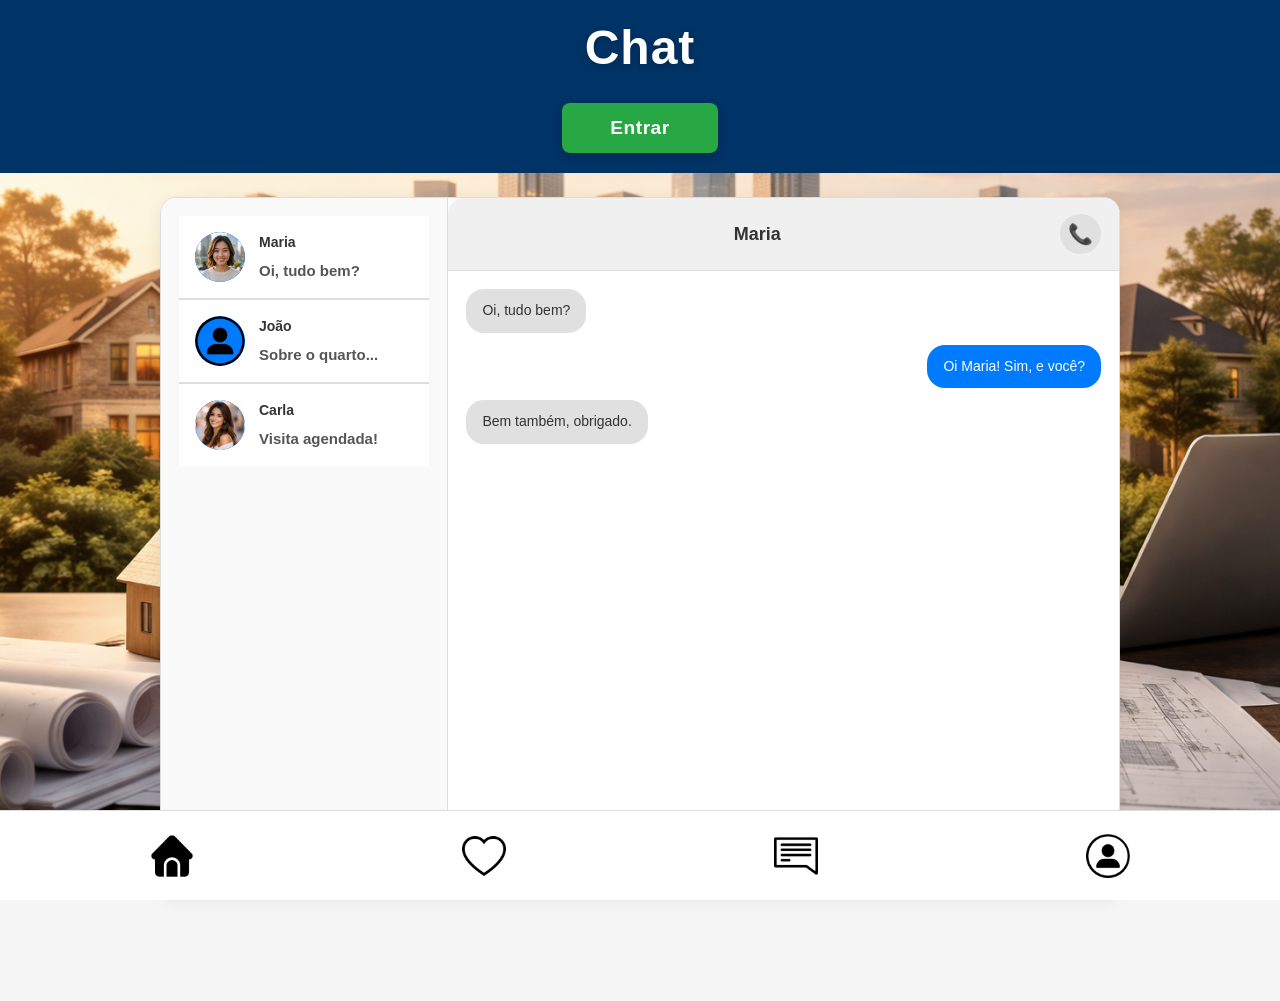
==== chat.html @ d37c89a7 "Github_pages" ====
﻿<!DOCTYPE html>
<html lang="pt-BR">

<head>
    <meta charset="UTF-8">
    <meta name="viewport" content="width=device-width, initial-scale=1.0">
    <title>ImóveisCo - Chat</title>
    <link rel="stylesheet" href="css/styles.css">
</head>

<body>

    <header>
        <h1>Chat</h1>
        <a href="#login" class="button secondary">Entrar</a>
    </header>

    <nav class="top-nav">
        <a href="teste1.html">Home</a>
        <a href="favorites.html">Favoritos</a>
        <a href="chat.html">Chat</a>
        <a href="profile.html">Perfil</a>
    </nav>

    <main>
        <section class="chat-layout">
            <h2 class="sr-only">Conversas</h2>

            <input type="radio" id="conv-none" name="conversation" hidden>
            <input type="radio" id="conv-maria" name="conversation" checked hidden>
            <input type="radio" id="conv-joao" name="conversation" hidden>
            <input type="radio" id="conv-carla" name="conversation" hidden>

            <nav class="chat-list" aria-label="Lista de conversas">
                <label for="conv-maria" class="chat-item">
                    <span class="chat-avatar">
                        <img src="imagens/maria.png" alt="Maria">
                    </span>
                    <span class="chat-meta">
                        <span class="chat-name">Maria</span>
                        <span class="chat-preview">Oi, tudo bem?</span>
                    </span>
                </label>

                <label for="conv-joao" class="chat-item">
                    <span class="chat-avatar">
                        <img src="imagens/user.png" alt="João">
                    </span>
                    <span class="chat-meta">
                        <span class="chat-name">João</span>
                        <span class="chat-preview">Sobre o quarto...</span>
                    </span>
                </label>

                <label for="conv-carla" class="chat-item">
                    <span class="chat-avatar">
                        <img src="imagens/camila.png" alt="Carla">
                    </span>
                    <span class="chat-meta">
                        <span class="chat-name">Carla</span>
                        <span class="chat-preview">Visita agendada!</span>
                    </span>
                </label>
            </nav>

            <section class="chat-content">
                <h2 class="sr-only">Área de mensagens</h2>

                <article class="conversation conversation-maria">
                    <header class="chat-header">
                        <h2>Maria</h2>
                        <label for="call-maria" class="call-icon">📞</label>
                    </header>

                    <input type="checkbox" id="call-maria" class="call-checkbox">
                    <div class="call-screen">
                        <article class="call-card">
                            <div class="call-avatar">
                                <img src="imagens/maria.png" alt="Maria">
                            </div>
                            <h3>Maria</h3>
                            <p class="call-status">Chamando...</p>
                            <div class="call-actions">
                                <label for="call-maria" class="button" style="background: #dc3545;">Desligar</label>
                            </div>
                        </article>
                    </div>

                    <div class="messages">
                        <p class="message left">Oi, tudo bem?</p>
                        <p class="message right">Oi Maria! Sim, e você?</p>
                        <p class="message left">Bem também, obrigado.</p>
                    </div>

                    <form action="#" method="post" class="message-form">
                        <input type="text" name="msg" placeholder="Digite sua mensagem..." required>
                        <button type="submit">Enviar</button>
                    </form>
                </article>

                <article class="conversation conversation-joao">
                    <header class="chat-header">
                        <h2>João</h2>
                        <label for="call-joao" class="call-icon">📞</label>
                    </header>

                    <input type="checkbox" id="call-joao" class="call-checkbox">
                    <div class="call-screen">
                        <article class="call-card">
                            <div class="call-avatar">
                                <img src="imagens/user.png" alt="João">
                            </div>
                            <h3>João</h3>
                            <p class="call-status">Chamando...</p>
                            <div class="call-actions">
                                <label for="call-joao" class="button" style="background: #dc3545;">Desligar</label>
                            </div>
                        </article>
                    </div>

                    <div class="messages">
                        <p class="message left">Sobre o quarto...</p>
                        <p class="message right">Qual quarto?</p>
                        <p class="message left">O Quarto 1, está disponível?</p>
                    </div>

                    <form action="#" method="post" class="message-form">
                        <input type="text" name="msg" placeholder="Digite sua mensagem..." required>
                        <button type="submit">Enviar</button>
                    </form>
                </article>

                <article class="conversation conversation-carla">
                    <header class="chat-header">
                        <h2>Carla</h2>
                        <label for="call-carla" class="call-icon">📞</label>
                    </header>

                    <input type="checkbox" id="call-carla" class="call-checkbox">
                    <div class="call-screen">
                        <article class="call-card">
                            <div class="call-avatar">
                                <img src="imagens/camila.png" alt="Carla">
                            </div>
                            <h3>Carla</h3>
                            <p class="call-status">Chamando...</p>
                            <div class="call-actions">
                                <label for="call-carla" class="button" style="background: #dc3545;">Desligar</label>
                            </div>
                        </article>
                    </div>

                    <div class="messages">
                        <p class="message left">Visita agendada!</p>
                        <p class="message right">Perfeito, até amanhã.</p>
                    </div>

                    <form action="#" method="post" class="message-form">
                        <input type="text" name="msg" placeholder="Digite sua mensagem..." required>
                        <button type="submit">Enviar</button>
                    </form>
                </article>

            </section>
        </section>
    </main>

    <nav id="bottom-nav" aria-label="Navegação inferior">
        <ul>
            <li>
                <a href="teste1.html">
                    <img src="imagens/home.png" alt="Home">
                </a>
            </li>
            <li>
                <a href="favorites.html">
                    <img src="imagens/like.png" alt="Favoritos">
                </a>
            </li>
            <li>
                <a href="chat.html">
                    <img src="imagens/messagens.png" alt="Chat">
                </a>
            </li>
            <li>
                <a href="profile.html">
                    <img src="imagens/user.png" alt="Perfil">
                </a>
            </li>
        </ul>
    </nav>

    <section id="login" class="modal">
        <h2 class="sr-only">Login</h2>
        <section class="modal-content">
            <a href="#" class="close">&times;</a>
            <h2>Login</h2>
            <form>
                <label>
                    Email
                    <input type="email" required>
                </label>
                <label>
                    Senha
                    <input type="password" required>
                </label>
                <button type="submit" class="button">Entrar</button>
            </form>
            <p>
                <a href="#register" class="button secondary">Cadastrar</a>
            </p>
        </section>
    </section>

    <section id="register" class="modal">
        <h2 class="sr-only">Cadastro</h2>
        <section class="modal-content">
            <a href="#" class="close">&times;</a>
            <h2>Cadastro</h2>
            <form>
                <label>
                    Nome
                    <input type="text" required>
                </label>
                <label>
                    Email
                    <input type="email" required>
                </label>
                <label>
                    Senha
                    <input type="password" required>
                </label>
                <label>
                    Confirmar Senha
                    <input type="password" required>
                </label>
                <button type="submit" class="button">Cadastrar</button>
            </form>
        </section>
    </section>
    
    <script src="js/script.js"></script>
</body>

</html>
---- css/styles.css ----
* {
    margin: 0;
    padding: 0;
    box-sizing: border-box;
}

body {
    font-family: 'Segoe UI', Tahoma, Geneva, Verdana, sans-serif;
    background-color: #f5f5f5;
    background-image: url('../imagens/fundo.png');
    background-size: cover;
    background-attachment: fixed;
    background-position: center;
    color: #333;
    min-height: 100vh;
    padding-bottom: 80px;
}

header {
    background-color: #003366;
    padding: 20px;
    color: white;
    text-align: center;
}

header a {
    color: white;
    text-decoration: none;
    font-weight: bold;
}

.top-nav {
    background: white;
    display: flex;
    justify-content: center;
    gap: 24px;
    padding: 16px 0;
    border-bottom: 1px solid #ddd;
}

.top-nav ul {
    display: flex;
    gap: 24px;
    list-style: none;
    margin: 0;
    padding: 0;
}

.top-nav a {
    color: #003366;
    text-decoration: none;
    font-weight: bold;
}

main {
    max-width: 1200px;
    margin: 24px auto;
    padding: 0 20px;
}

.toolbar {
    display: flex;
    flex-wrap: wrap;
    justify-content: space-between;
    gap: 16px;
    margin-bottom: 24px;
}

fieldset {
    border: 1px solid #ddd;
    border-radius: 8px;
    padding: 16px;
    background: rgba(255,255,255,0.9);
}

legend {
    font-weight: bold;
    color: #003366;
    margin-bottom: 12px;
    display: block;
}

label {
    font-weight: bold;
    color: #003366;
    font-size: 14px;
}

input[type="text"],
input[type="email"],
input[type="password"],
input[type="number"],
select,
textarea,
input[type="range"] {
    width: 100%;
    padding: 10px;
    margin-top: 8px;
    border: 1px solid #ddd;
    border-radius: 6px;
    font-size: 14px;
}

textarea {
    min-height: 100px;
    resize: vertical;
}

.button {
    display: inline-flex;
    align-items: center;
    justify-content: center;
    text-decoration: none;
    margin-top: 16px;
    padding: 12px 18px;
    background-color: #003366;
    color: white;
    border-radius: 8px;
    font-weight: bold;
}

.button:hover {
    background-color: #002244;
}

.button.secondary {
    background-color: #28a745;
}

.button.secondary:hover {
    background-color: #1e7f34;
}

.tabs {
    background: rgba(255,255,255,0.95);
    border-radius: 24px;
    padding: 24px;
    box-shadow: 0 12px 28px rgba(0,0,0,0.08);
    margin-bottom: 24px;
}

.tab-buttons {
    display: flex;
    flex-wrap: wrap;
    justify-content: center;
    gap: 12px;
    margin-bottom: 24px;
}

.tab-label {
    padding: 12px 20px;
    border-radius: 999px;
    background: #eef4fb;
    color: #003366;
    font-weight: 700;
    cursor: pointer;
    transition: background-color 0.2s ease, color 0.2s ease;
    border: 1px solid transparent;
}

#tab-moradias:checked ~ .tab-buttons label[for="tab-moradias"],
#tab-matches:checked ~ .tab-buttons label[for="tab-matches"] {
    background: #003366;
    color: white;
    border-color: #002244;
}

.tab-content {
    display: none;
}

#tab-moradias:checked ~ .tab-moradias,
#tab-matches:checked ~ .tab-matches {
    display: grid;
    gap: 22px;
}

.tab-moradias {
    grid-template-columns: repeat(auto-fit, minmax(280px, 1fr));
}

.tab-matches {
    grid-template-columns: repeat(auto-fit, minmax(240px, 1fr));
}

.section-title {
    border-bottom: 1px solid #ddd;
    padding-bottom: 18px;
    margin-bottom: 18px;
}

.section-title h2 {
    color: #003366;
    font-size: 28px;
    margin-bottom: 8px;
}

.section-title p {
    color: #555;
    font-size: 15px;
    line-height: 1.6;
}

.resident-card {
    background: #ffffff;
    border: 1px solid #e0e7ef;
    border-radius: 18px;
    padding: 24px;
    box-shadow: 0 8px 20px rgba(0,0,0,0.04);
}

.resident-card p {
    color: #555;
    font-size: 15px;
    margin: 12px 0 18px;
}

.matches-grid {
    display: grid;
    gap: 22px;
    grid-template-columns: repeat(auto-fit, minmax(240px, 1fr));
}

.empty-state {
    color: #555;
    font-size: 15px;
    padding: 20px;
    background: #f0f4fb;
    border: 1px dashed #ccd9e9;
    border-radius: 16px;
}

.resident-name {
    display: block;
    font-size: 18px;
    margin-bottom: 8px;
}

.tab-content article h2 {
    margin-top: 16px;
}

.tab-content article p {
    padding: 0 20px 20px;
}

#bottom-nav {
    position: fixed;
    left: 0;
    right: 0;
    bottom: 0;
    background: white;
    border-top: 1px solid #ddd;
    padding: 10px 0;
    z-index: 100;
}

#bottom-nav ul {
    display: flex;
    justify-content: space-around;
    list-style: none;
}

#bottom-nav a {
    display: inline-flex;
    justify-content: center;
    align-items: center;
    width: 42px;
    height: 42px;
}

#bottom-nav img {
    width: 24px;
    height: 24px;
}

#listagem {
    display: grid;
    grid-template-columns: repeat(auto-fill, minmax(300px, 1fr));
    gap: 24px;
    list-style: none;
}

article {
    position: relative;
    background: white;
    border-radius: 16px;
    overflow: hidden;
    box-shadow: 0 3px 16px rgba(0,0,0,0.08);
}

article:hover {
    transform: translateY(-4px);
    box-shadow: 0 6px 24px rgba(0,0,0,0.12);
}

figure {
    margin: 0;
    height: 240px;
    overflow: hidden;
}

figure img {
    width: 100%;
    height: 100%;
    object-fit: cover;
}

article h2 {
    color: #003366;
    font-size: 22px;
    margin: 18px 20px 6px;
}

.vacancies {
    display: block;
    color: #28a745;
    font-size: 13px;
    font-weight: bold;
    margin: 0 20px 8px;
}

article h3 {
    color: #ff6b35;
    font-size: 24px;
    margin: 0 20px 12px;
}

aside {
    display: flex;
    flex-wrap: wrap;
    gap: 10px;
    color: #666;
    font-size: 14px;
    padding: 0 20px 12px;
}

article p {
    color: #666;
    font-size: 14px;
    line-height: 1.6;
    padding: 0 20px 20px;
}

.favorite-checkbox {
    display: none;
}

.star {
    position: absolute;
    top: 16px;
    right: 16px;
    width: 40px;
    height: 40px;
    border-radius: 50%;
    background: white url('../imagens/like.png') center/20px no-repeat;
    box-shadow: 0 2px 10px rgba(0,0,0,0.08);
    display: grid;
    place-items: center;
    cursor: pointer;
    transition: transform 0.2s ease, background-color 0.2s ease;
}

.favorite-checkbox:checked + .star {
    background-color: #ffe6e6;
    transform: scale(1.05);
}

.modal {
    position: fixed;
    inset: 0;
    background: rgba(0,0,0,0.55);
    display: none;
    align-items: center;
    justify-content: center;
    padding: 20px;
    z-index: 1000;
}

.modal:target {
    display: flex;
}

.modal-content {
    background: white;
    border-radius: 16px;
    width: min(720px, 100%);
    max-height: calc(100vh - 40px);
    overflow-y: auto;
    padding: 24px;
    position: relative;
}

.modal-content h2 {
    margin-bottom: 16px;
    color: #003366;
}

.modal-content a.close {
    position: absolute;
    top: 18px;
    right: 18px;
    text-decoration: none;
    font-size: 28px;
    color: #333;
}

.property-details,
.condo-features {
    background: #f0f8ff;
    border-left: 4px solid #003366;
    padding: 16px;
    border-radius: 8px;
    margin: 12px 0;
    display: grid;
    grid-template-columns: repeat(auto-fit, minmax(200px, 1fr));
    gap: 12px;
}

.property-details p,
.condo-features p {
    margin: 0;
    padding: 8px;
    color: #333;
    background: white;
    border-radius: 6px;
    border-left: 3px solid #0066cc;
    padding-left: 12px;
}

.property-details p strong,
.condo-features p strong {
    color: #003366;
}

.residents-grid {
    display: grid;
    grid-template-columns: repeat(auto-fit, minmax(140px, 1fr));
    gap: 14px;
    margin-top: 16px;
}

.resident-card {
    background: #f9f9f9;
    border-radius: 12px;
    padding: 18px;
    text-align: center;
    color: #333;
    text-decoration: none;
}

.resident-avatar {
    width: 64px;
    height: 64px;
    border-radius: 50%;
    background: #ddd;
    display: inline-flex;
    align-items: center;
    justify-content: center;
    font-size: 24px;
    margin-bottom: 12px;
    overflow: hidden;
}

.resident-avatar img {
    width: 100%;
    height: 100%;
    object-fit: cover;
    display: block;
}

.resident-name,
.chat-name {
    font-weight: bold;
    margin-bottom: 6px;
}

.profile-content {
    display: grid;
    gap: 24px;
}

.profile-card,
.profile-form .card {
    background: white;
    border-radius: 16px;
    padding: 24px;
    box-shadow: 0 3px 16px rgba(0,0,0,0.08);
}

.profile-avatar {
    width: 120px;
    height: 120px;
    border-radius: 50%;
    background: linear-gradient(135deg, #667eea 0%, #764ba2 100%);
    display: grid;
    place-items: center;
    color: white;
    font-size: 48px;
    margin: 0 auto 18px;
}

.profile-info p {
    margin-bottom: 12px;
    color: #555;
    font-size: 15px;
}

.profile-form {
    display: none;
}

.profile-form form {
    display: grid;
    gap: 16px;
}

.form-field {
    margin: 0;
}

.form-field label {
    display: block;
    margin-bottom: 8px;
}

.choices-group {
    border: 1px solid #ddd;
    border-radius: 8px;
    padding: 16px;
    background: rgba(255,255,255,0.9);
    margin: 0;
}

.choices-group legend {
    padding: 0 6px;
}

.choice-option {
    display: inline-flex;
    align-items: center;
    gap: 8px;
    margin-right: 16px;
    font-weight: normal;
    color: #333;
}

.choice-option input {
    width: auto;
    margin: 0;
}

.form-actions {
    display: flex;
    gap: 12px;
    flex-wrap: wrap;
    margin: 0;
}

.form-actions .button {
    margin-top: 0;
}

#edit-profile-toggle:checked ~ .profile-content .profile-form {
    display: block;
}

footer {
    background: #003366;
    color: white;
    text-align: center;
    padding: 24px 0;
    margin-top: 40px;
}

footer p {
    margin-bottom: 10px;
}

@media (max-width: 900px) {
    .chat-layout {
        grid-template-columns: 1fr;
    }
}

@media (max-width: 768px) {
    .toolbar,
    .top-nav {
        flex-direction: column;
        align-items: stretch;
    }

    .top-nav {
        gap: 12px;
    }

    #bottom-nav ul {
        gap: 10px;
    }
}

.image-gallery {
    display: grid;
    grid-template-columns: repeat(auto-fill, minmax(240px, 1fr));
    gap: 24px;
    margin-top: 24px;
}

.image-card {
    background: white;
    border-radius: 16px;
    overflow: hidden;
    box-shadow: 0 3px 16px rgba(0,0,0,0.08);
}

.image-card figure {
    margin: 0;
    height: 200px;
    overflow: hidden;
}

.image-card img {
    width: 100%;
    height: 100%;
    object-fit: cover;
}

.image-card figcaption {
    padding: 16px;
    color: #333;
    font-size: 15px;
    line-height: 1.5;
}

.chat-modal {
    position: fixed;
    inset: 0;
    background: rgba(0,0,0,0.55);
    display: none;
    align-items: center;
    justify-content: center;
    padding: 20px;
}

.chat-modal:target {
    display: flex;
}

fieldset.chat-modal-content,
fieldset.chat-layout {
    min-width: 0;
    padding: 0;
    margin: 0;
    border: none;
}

.chat-modal-content {
    background: white;
    width: min(900px, 100%);
    height: min(600px, 85vh);
    border-radius: 16px;
    overflow: hidden;
    position: relative;
    display: flex;
    flex-direction: column;
}

.chat-layout {
    display: flex;
    height: 100%;
    width: 100%;
}

main:has(> .chat-layout) {
    max-width: 1000px;
    height: calc(100vh - 200px);
    padding: 0 20px;
    display: flex;
    flex-direction: column;
}

main > .chat-layout {
    background: white;
    border-radius: 16px;
    box-shadow: 0 3px 16px rgba(0,0,0,0.08);
    overflow: hidden;
    border: 1px solid #ddd;
}

.chat-modal-content .close {
    position: absolute;
    top: 18px;
    right: 18px;
    text-decoration: none;
    font-size: 28px;
    color: #333;
    z-index: 10;
}

.chat-list {
    width: 30%;
    background: #f9f9f9;
    padding: 18px;
    overflow-y: auto;
    border-right: 1px solid #ddd;
}

.chat-content {
    display: flex;
    flex: 1;
    padding: 0;
    overflow: hidden;
    flex-direction: column;
}

#conv-none:checked ~ .chat-content {
    display: none;
}

#conv-none:checked ~ .chat-list {
    display: block;
}

#conv-ana:checked ~ .chat-content .conversation-ana,
#conv-carlos:checked ~ .chat-content .conversation-carlos,
#conv-pedro:checked ~ .chat-content .conversation-pedro,
#conv-maria:checked ~ .chat-content .conversation-maria,
#conv-joao:checked ~ .chat-content .conversation-joao,
#conv-carla:checked ~ .chat-content .conversation-carla {
    display: flex;
    flex-direction: column;
    height: 100%;
}

.chat-avatar {
    width: 50px;
    height: 50px;
    border-radius: 50%;
    background: #007bff;
    color: white;
    display: grid;
    place-items: center;
    font-size: 20px;
    font-weight: bold;
    flex-shrink: 0;
    overflow: hidden;
}

.chat-avatar img {
    width: 100%;
    height: 100%;
    object-fit: cover;
    border-radius: 50%;
    display: block;
}

.chat-item {
    display: flex;
    gap: 14px;
    padding: 16px;
    border-bottom: 2px solid #ddd;
    cursor: pointer;
    text-decoration: none;
    color: inherit;
    background: white;
    transition: background 0.2s;
}

.chat-meta {
    display: flex;
    flex-direction: column;
    justify-content: center;
    gap: 4px;
}

.chat-preview {
    color: #555;
    font-size: 15px;
    line-height: 1.4;
}

.chat-item:hover {
    background: #f0f0f0;
}

.chat-item:last-child {
    border-bottom: none;
}

.conversation {
    display: none;
    position: relative;
}

.chat-header {
    display: flex;
    align-items: center;
    padding: 16px 18px;
    background: #f0f0f0;
    border-bottom: 1px solid #ddd;
    gap: 12px;
}

.back-button {
    font-size: 18px;
    color: #007bff;
    cursor: pointer;
    text-decoration: none;
    padding: 8px;
    border-radius: 4px;
}

.back-button:hover {
    background: #e0e0e0;
}

.chat-header .chat-avatar {
    width: 40px;
    height: 40px;
    border-radius: 50%;
    background: #ddd;
    display: grid;
    place-items: center;
    font-size: 16px;
    flex-shrink: 0;
}

.chat-header h2 {
    margin: 0;
    font-size: 18px;
    color: #333;
    flex: 1;
}

.call-icon {
    cursor: pointer;
    font-size: 20px;
    padding: 8px;
    border-radius: 50%;
    background: #e0e0e0;
    color: #007bff;
    display: inline-flex;
    align-items: center;
    justify-content: center;
}

.call-icon:hover {
    background: #d0d8ee;
}

.call-checkbox {
    display: none;
}

.call-screen {
    display: none;
    position: absolute;
    inset: 0;
    background: rgba(0, 0, 0, 0.55);
    align-items: center;
    justify-content: center;
    padding: 24px;
    z-index: 5;
}

.call-card {
    width: 100%;
    max-width: 360px;
    background: #fff;
    border-radius: 22px;
    padding: 28px 22px;
    text-align: center;
    box-shadow: 0 20px 42px rgba(0, 0, 0, 0.18);
}

.call-status {
    margin: 0 0 16px;
    color: #555;
    font-size: 16px;
    font-weight: 600;
}

.call-card .call-avatar {
    width: 96px;
    height: 96px;
    border-radius: 50%;
    background: #007bff;
    color: white;
    display: grid;
    place-items: center;
    font-size: 36px;
    margin: 0 auto 16px;
    overflow: hidden;
}

.call-card .call-avatar img {
    width: 100%;
    height: 100%;
    object-fit: cover;
    display: block;
}

.call-card h3 {
    margin: 0 0 24px;
    font-size: 20px;
    color: #222;
}

.call-actions {
    display: flex;
    gap: 12px;
    justify-content: center;
}

.call-actions .button {
    flex: 1;
}

.call-checkbox:checked ~ .call-screen {
    display: flex;
}

.messages {
    flex: 1;
    padding: 18px;
    overflow-y: auto;
    display: flex;
    flex-direction: column;
    gap: 12px;
}

.message {
    border-radius: 18px;
    padding: 12px 16px;
    margin: 0;
    max-width: 70%;
    word-wrap: break-word;
    font-size: 14px;
    line-height: 1.4;
}

.message.left {
    background: #e0e0e0;
    color: #333;
    align-self: flex-start;
}

.message.right {
    background: #007bff;
    color: white;
    align-self: flex-end;
}

.message-form {
    display: flex;
    gap: 8px;
    padding: 12px 18px;
    border-top: 1px solid #ddd;
    background: #f9f9f9;
}

.message-form input {
    flex: 1;
    padding: 12px 16px;
    border: 1px solid #ddd;
    border-radius: 20px;
    font-size: 14px;
    outline: none;
}

.message-form input:focus {
    border-color: #007bff;
}

.message-form button {
    padding: 12px 20px;
    background: #007bff;
    color: white;
    border: none;
    border-radius: 20px;
    font-size: 14px;
    cursor: pointer;
}

.message-form button:hover {
    background: #0056b3;
}

@media (max-width: 768px) {
    .chat-modal-content {
        width: 100%;
        height: 100%;
        max-width: none;
        max-height: none;
        border-radius: 0;
    }
}

.toolbar {
    display: flex;
    gap: 12px;
    margin-bottom: 24px;
    align-items: center;
}

.toolbar input[type="text"] {
    flex: 1;
    min-width: 200px;
}

.toolbar button {
    white-space: nowrap;
}

.modal-overlay {
    position: fixed;
    inset: 0;
    background: rgba(0, 0, 0, 0.6);
    display: flex;
    align-items: center;
    justify-content: center;
    z-index: 1000;
    padding: 20px;
}

.modal-filters {
    background: white;
    border-radius: 20px;
    box-shadow: 0 20px 60px rgba(0, 0, 0, 0.15);
    width: 100%;
    max-width: 600px;
    max-height: 85vh;
    display: flex;
    flex-direction: column;
    animation: slideUp 0.3s ease-out;
}

@keyframes slideUp {
    from {
        transform: translateY(30px);
        opacity: 0;
    }
    to {
        transform: translateY(0);
        opacity: 1;
    }
}

.modal-header {
    display: flex;
    justify-content: space-between;
    align-items: center;
    padding: 24px;
    border-bottom: 1px solid #e0e7ef;
}

.modal-header h2 {
    margin: 0;
    color: #003366;
    font-size: 24px;
}

.close-btn {
    background: none;
    border: none;
    font-size: 28px;
    color: #666;
    cursor: pointer;
    width: 40px;
    height: 40px;
    display: flex;
    align-items: center;
    justify-content: center;
    padding: 0;
    transition: color 0.2s;
}

.close-btn:hover {
    color: #000;
}

.filters-content {
    flex: 1;
    overflow-y: auto;
    padding: 24px;
}

.filters-content fieldset {
    margin-bottom: 24px;
    border: none;
    padding: 0;
    background: none;
}

.filters-content fieldset:last-child {
    margin-bottom: 0;
}

.filters-content legend {
    margin-bottom: 16px;
    font-size: 16px;
    color: #003366;
    font-weight: bold;
}

.filter-options {
    display: flex;
    flex-direction: column;
    gap: 12px;
}

.filter-options label {
    display: flex;
    align-items: center;
    gap: 10px;
    font-weight: normal;
    cursor: pointer;
    color: #555;
    margin: 0;
}

.filter-options input[type="checkbox"],
.filter-options input[type="radio"] {
    width: auto;
    margin: 0;
    padding: 0;
    cursor: pointer;
}

.filters-content input[type="range"] {
    width: 100%;
    margin-top: 12px;
    cursor: pointer;
}

#priceValue {
    font-weight: bold;
    color: #003366;
}

.modal-footer {
    display: flex;
    gap: 12px;
    justify-content: flex-end;
    padding: 20px 24px;
    border-top: 1px solid #e0e7ef;
    background: #f9f9f9;
}

.modal-footer button {
    padding: 12px 24px;
    border-radius: 8px;
    border: none;
    font-weight: bold;
    cursor: pointer;
    transition: all 0.2s;
}

.modal-footer .button {
    margin: 0;
}

.modal-footer .button.secondary {
    margin: 0;
}

@media (max-width: 600px) {
    .modal-filters {
        max-height: 90vh;
        border-radius: 16px;
    }

    .filters-content {
        padding: 20px;
    }

    .modal-footer {
        flex-direction: column;
    }

    .modal-footer button {
        width: 100%;
    }
}

.sr-only,
.visually-hidden {
    position: absolute;
    width: 1px;
    height: 1px;
    padding: 0;
    margin: -1px;
    overflow: hidden;
    clip: rect(0, 0, 0, 0);
    white-space: nowrap;
    border: 0;
}
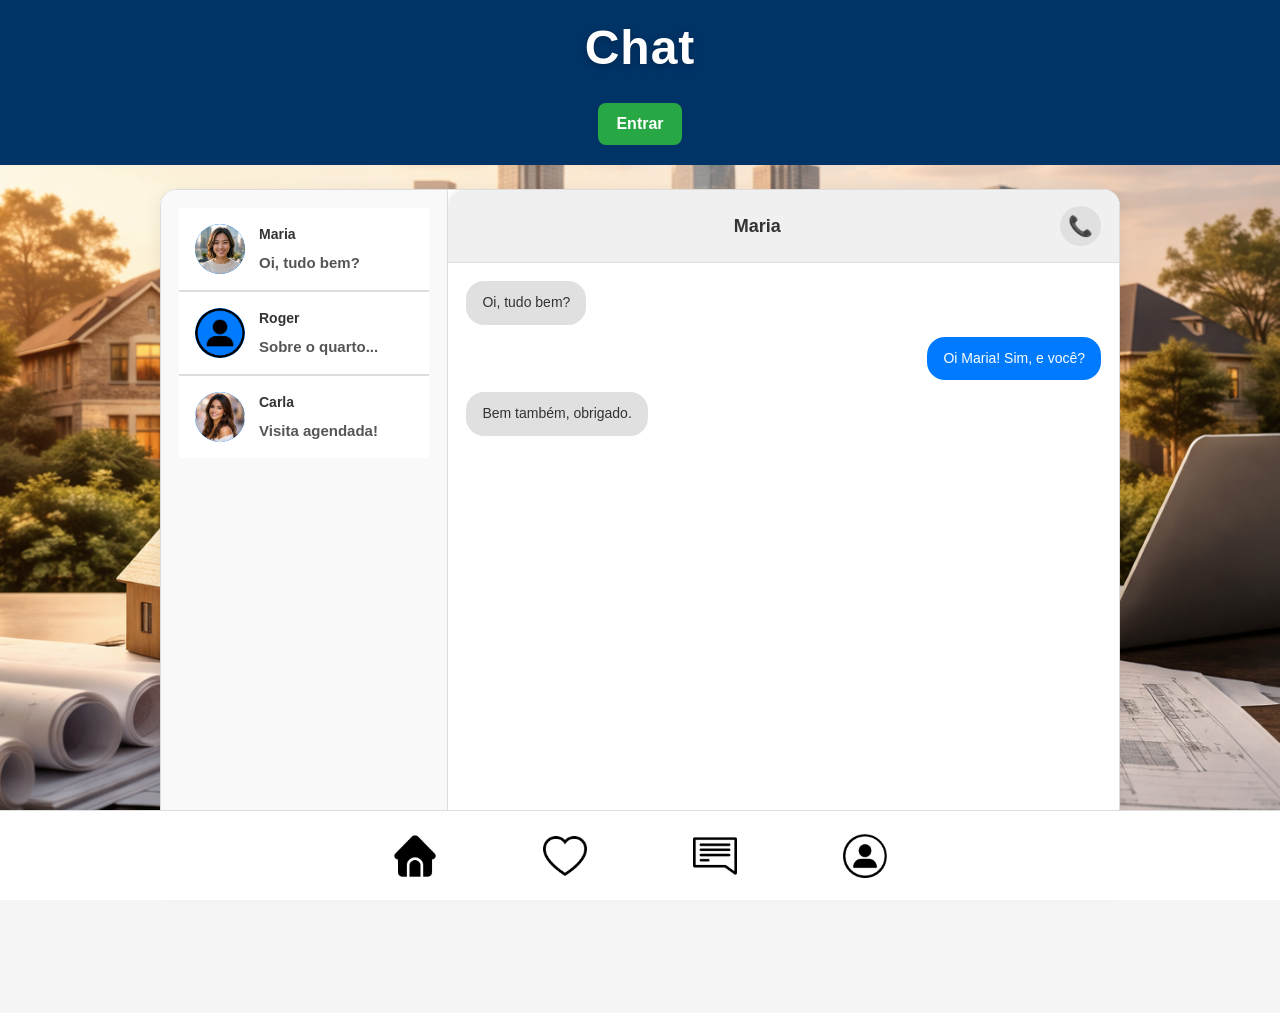
==== commit e7e49b35: "Corrigido + validado" ====
--- a/chat.html
+++ b/chat.html
@@ -28,7 +28,7 @@
 
             <input type="radio" id="conv-none" name="conversation" hidden>
             <input type="radio" id="conv-maria" name="conversation" checked hidden>
-            <input type="radio" id="conv-joao" name="conversation" hidden>
+            <input type="radio" id="conv-roger" name="conversation" hidden>
             <input type="radio" id="conv-carla" name="conversation" hidden>
 
             <nav class="chat-list" aria-label="Lista de conversas">
@@ -42,12 +42,12 @@
                     </span>
                 </label>
 
-                <label for="conv-joao" class="chat-item">
+                <label for="conv-roger" class="chat-item">
                     <span class="chat-avatar">
-                        <img src="imagens/user.png" alt="João">
+                        <img src="imagens/user.png" alt="Roger">
                     </span>
                     <span class="chat-meta">
-                        <span class="chat-name">João</span>
+                        <span class="chat-name">Roger</span>
                         <span class="chat-preview">Sobre o quarto...</span>
                     </span>
                 </label>
@@ -98,22 +98,22 @@
                     </form>
                 </article>
 
-                <article class="conversation conversation-joao">
+                <article class="conversation conversation-roger">
                     <header class="chat-header">
-                        <h2>João</h2>
-                        <label for="call-joao" class="call-icon">📞</label>
+                        <h2>Roger</h2>
+                        <label for="call-roger" class="call-icon">📞</label>
                     </header>
 
-                    <input type="checkbox" id="call-joao" class="call-checkbox">
+                    <input type="checkbox" id="call-roger" class="call-checkbox">
                     <div class="call-screen">
                         <article class="call-card">
                             <div class="call-avatar">
-                                <img src="imagens/user.png" alt="João">
-                            </div>
-                            <h3>João</h3>
+                                <img src="imagens/user.png" alt="Roger">
+                            </div>
+                            <h3>Roger</h3>
                             <p class="call-status">Chamando...</p>
                             <div class="call-actions">
-                                <label for="call-joao" class="button" style="background: #dc3545;">Desligar</label>
+                                <label for="call-roger" class="button" style="background: #dc3545;">Desligar</label>
                             </div>
                         </article>
                     </div>
--- a/css/styles.css
+++ b/css/styles.css
@@ -13,7 +13,7 @@
     background-position: center;
     color: #333;
     min-height: 100vh;
-    padding-bottom: 80px;
+    padding-bottom: 100px;
 }
 
 header {
@@ -251,27 +251,37 @@
     bottom: 0;
     background: white;
     border-top: 1px solid #ddd;
-    padding: 10px 0;
-    z-index: 100;
+    height: 90px;
+    z-index: 9999;
+    display: flex;
+    align-items: center;
+    justify-content: center;
 }
 
 #bottom-nav ul {
     display: flex;
     justify-content: space-around;
+    align-items: center;
+    width: 100%;
+    max-width: 600px;
     list-style: none;
+    margin: 0;
+    padding: 0;
 }
 
 #bottom-nav a {
-    display: inline-flex;
-    justify-content: center;
-    align-items: center;
-    width: 42px;
-    height: 42px;
+    display: flex;
+    align-items: center;
+    justify-content: center;
+    width: 60px;
+    height: 60px;
 }
 
 #bottom-nav img {
-    width: 24px;
-    height: 24px;
+    width: 44px;
+    height: 44px;
+    object-fit: contain;
+    display: block;
 }
 
 #listagem {
@@ -373,7 +383,7 @@
     display: none;
     align-items: center;
     justify-content: center;
-    padding: 20px;
+    padding: 20px 20px 110px 20px;
     z-index: 1000;
 }
 
@@ -385,7 +395,7 @@
     background: white;
     border-radius: 16px;
     width: min(720px, 100%);
-    max-height: calc(100vh - 40px);
+    max-height: calc(100vh - 130px);
     overflow-y: auto;
     padding: 24px;
     position: relative;
@@ -725,7 +735,7 @@
 #conv-carlos:checked ~ .chat-content .conversation-carlos,
 #conv-pedro:checked ~ .chat-content .conversation-pedro,
 #conv-maria:checked ~ .chat-content .conversation-maria,
-#conv-joao:checked ~ .chat-content .conversation-joao,
+#conv-roger:checked ~ .chat-content .conversation-roger,
 #conv-carla:checked ~ .chat-content .conversation-carla {
     display: flex;
     flex-direction: column;
